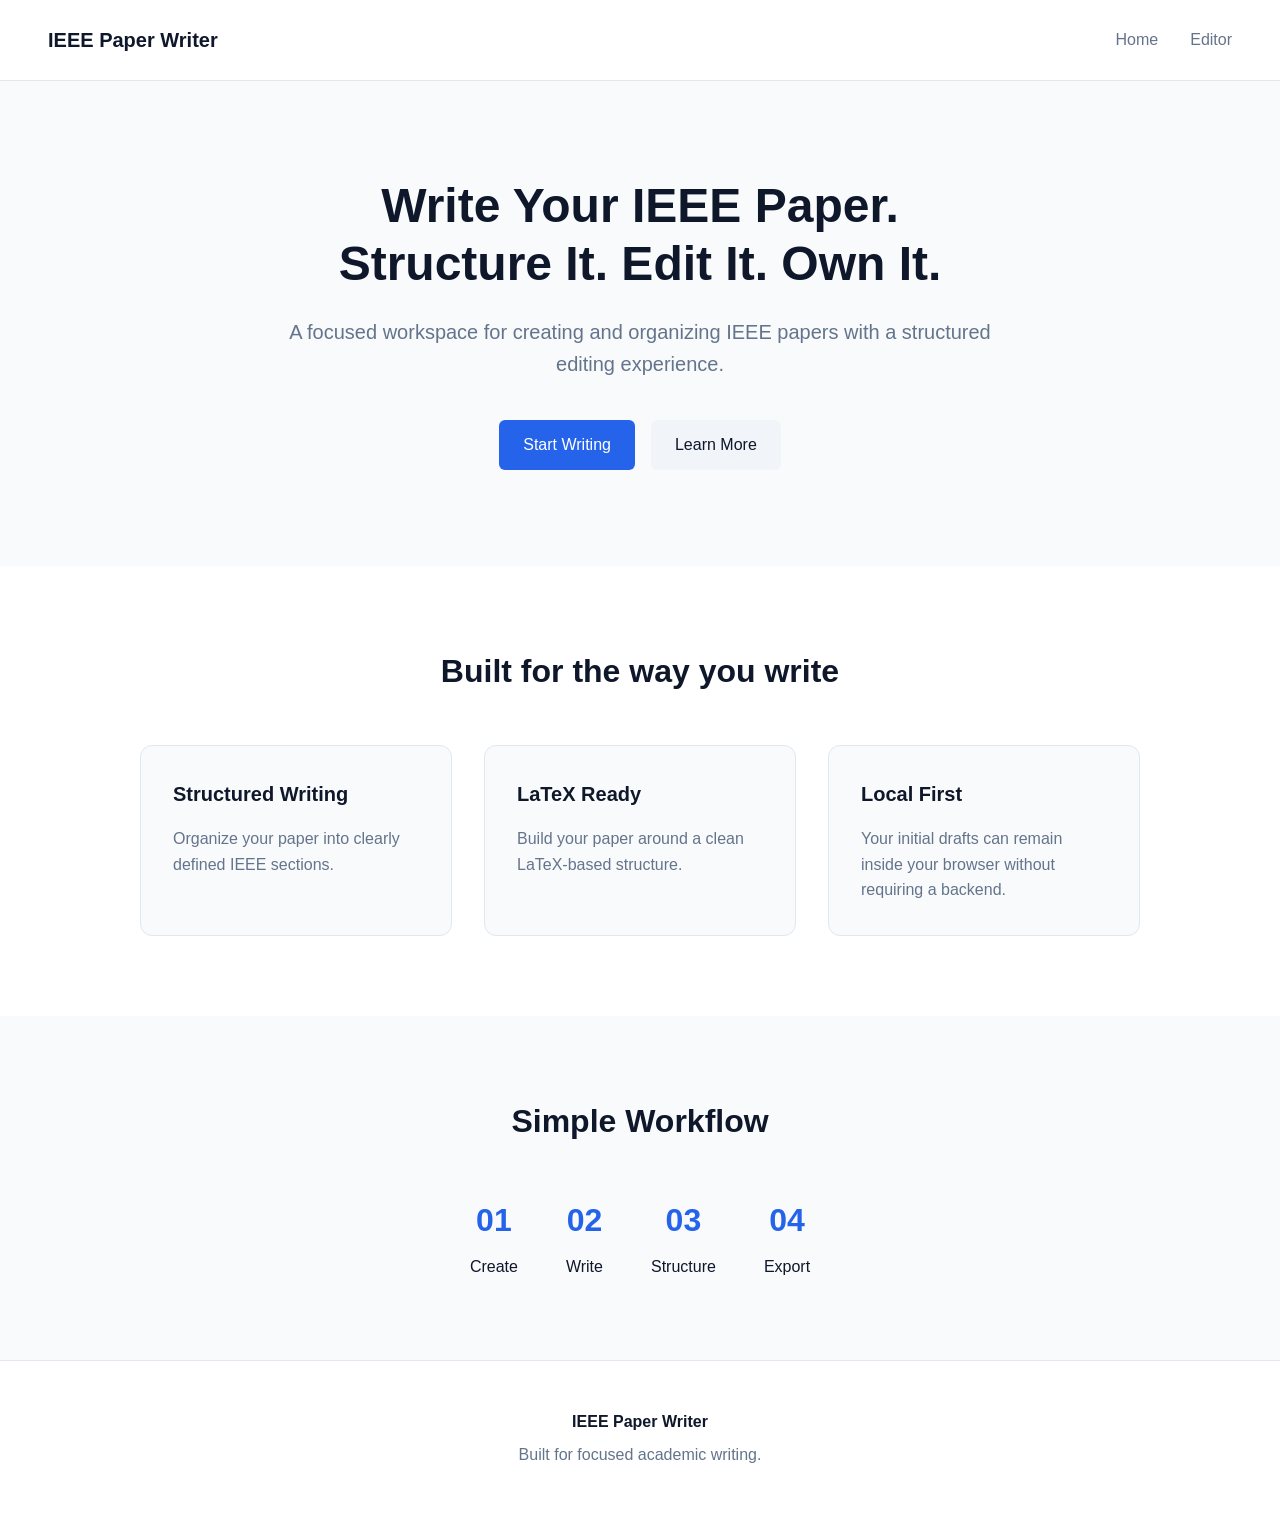
==== index.html @ 2f0fbbc8 "Initial commit: Basic UI structure with live LaTeX preview" ====
<!DOCTYPE html>
<html lang="en">
<head>
    <meta charset="UTF-8">
    <meta name="viewport" content="width=device-width, initial-scale=1.0">
    <title>IEEE Paper Writer</title>
    <link rel="stylesheet" href="css/index.css">
</head>
<body>
    <header class="main-header">
        <div class="logo">IEEE Paper Writer</div>
        <nav class="main-nav">
            <ul>
                <li><a href="index.html">Home</a></li>
                <li><a href="editor.html">Editor</a></li>
            </ul>
        </nav>
    </header>

    <main>
        <section class="hero-section">
            <h1>Write Your IEEE Paper.<br>Structure It. Edit It. Own It.</h1>
            <p>A focused workspace for creating and organizing IEEE papers with a structured editing experience.</p>
            <div class="hero-buttons">
                <a href="editor.html" class="btn btn-primary">Start Writing</a>
                <button class="btn btn-secondary" id="learnMoreBtn">Learn More</button>
            </div>
        </section>

        <section id="features" class="features-section">
            <h2>Built for the way you write</h2>
            <div class="feature-cards">
                <div class="card">
                    <h3>Structured Writing</h3>
                    <p>Organize your paper into clearly defined IEEE sections.</p>
                </div>
                <div class="card">
                    <h3>LaTeX Ready</h3>
                    <p>Build your paper around a clean LaTeX-based structure.</p>
                </div>
                <div class="card">
                    <h3>Local First</h3>
                    <p>Your initial drafts can remain inside your browser without requiring a backend.</p>
                </div>
            </div>
        </section>

        <section class="workflow-section">
            <h2>Simple Workflow</h2>
            <div class="workflow-steps">
                <div class="step">
                    <span class="step-number">01</span>
                    <span class="step-name">Create</span>
                </div>
                <div class="step">
                    <span class="step-number">02</span>
                    <span class="step-name">Write</span>
                </div>
                <div class="step">
                    <span class="step-number">03</span>
                    <span class="step-name">Structure</span>
                </div>
                <div class="step">
                    <span class="step-number">04</span>
                    <span class="step-name">Export</span>
                </div>
            </div>
        </section>
    </main>

    <footer class="main-footer">
        <p>IEEE Paper Writer</p>
        <p>Built for focused academic writing.</p>
    </footer>

    <script src="js/index.js"></script>
</body>
</html>
---- css/index.css ----
:root {
    --background: #f8fafc;
    --surface: #ffffff;
    --text: #0f172a;
    --muted-text: #64748b;
    --border: #e2e8f0;
    --primary: #2563eb;
    --primary-hover: #1d4ed8;
    --secondary: #f1f5f9;
    --secondary-hover: #e2e8f0;
    --font-family: -apple-system, BlinkMacSystemFont, "Segoe UI", Roboto, Helvetica, Arial, sans-serif;
}

* {
    box-sizing: border-box;
    margin: 0;
    padding: 0;
}

body {
    font-family: var(--font-family);
    background-color: var(--background);
    color: var(--text);
    line-height: 1.6;
}

a {
    text-decoration: none;
    color: inherit;
}

/* Header */
.main-header {
    display: flex;
    justify-content: space-between;
    align-items: center;
    padding: 1.5rem 3rem;
    background-color: var(--surface);
    border-bottom: 1px solid var(--border);
}

.logo {
    font-weight: 700;
    font-size: 1.25rem;
}

.main-nav ul {
    list-style: none;
    display: flex;
    gap: 2rem;
}

.main-nav a {
    color: var(--muted-text);
    font-weight: 500;
    transition: color 0.2s;
}

.main-nav a:hover {
    color: var(--text);
}

/* Buttons */
.btn {
    display: inline-block;
    padding: 0.75rem 1.5rem;
    border-radius: 0.375rem;
    font-weight: 500;
    cursor: pointer;
    border: none;
    font-size: 1rem;
    transition: background-color 0.2s, color 0.2s;
}

.btn-primary {
    background-color: var(--primary);
    color: white;
}

.btn-primary:hover {
    background-color: var(--primary-hover);
}

.btn-secondary {
    background-color: var(--secondary);
    color: var(--text);
}

.btn-secondary:hover {
    background-color: var(--secondary-hover);
}

/* Hero Section */
.hero-section {
    text-align: center;
    padding: 6rem 2rem;
    max-width: 800px;
    margin: 0 auto;
}

.hero-section h1 {
    font-size: 3rem;
    line-height: 1.2;
    margin-bottom: 1.5rem;
}

.hero-section p {
    font-size: 1.25rem;
    color: var(--muted-text);
    margin-bottom: 2.5rem;
}

.hero-buttons {
    display: flex;
    gap: 1rem;
    justify-content: center;
}

/* Features Section */
.features-section {
    padding: 5rem 2rem;
    background-color: var(--surface);
    text-align: center;
}

.features-section h2 {
    font-size: 2rem;
    margin-bottom: 3rem;
}

.feature-cards {
    display: flex;
    gap: 2rem;
    justify-content: center;
    max-width: 1000px;
    margin: 0 auto;
    flex-wrap: wrap;
}

.card {
    background-color: var(--background);
    padding: 2rem;
    border-radius: 0.75rem;
    border: 1px solid var(--border);
    flex: 1;
    min-width: 250px;
    text-align: left;
}

.card h3 {
    margin-bottom: 1rem;
    font-size: 1.25rem;
}

.card p {
    color: var(--muted-text);
}

/* Workflow Section */
.workflow-section {
    padding: 5rem 2rem;
    text-align: center;
}

.workflow-section h2 {
    font-size: 2rem;
    margin-bottom: 3rem;
}

.workflow-steps {
    display: flex;
    justify-content: center;
    gap: 3rem;
    flex-wrap: wrap;
}

.step {
    display: flex;
    flex-direction: column;
    align-items: center;
}

.step-number {
    font-size: 2rem;
    font-weight: 700;
    color: var(--primary);
    margin-bottom: 0.5rem;
}

.step-name {
    font-weight: 500;
}

/* Footer */
.main-footer {
    text-align: center;
    padding: 3rem 2rem;
    background-color: var(--surface);
    border-top: 1px solid var(--border);
    color: var(--muted-text);
}

.main-footer p:first-child {
    font-weight: 600;
    color: var(--text);
    margin-bottom: 0.5rem;
}

/* Responsive */
@media (max-width: 768px) {
    .main-header {
        flex-direction: column;
        gap: 1rem;
        padding: 1.5rem;
    }
    .hero-section h1 {
        font-size: 2rem;
    }
    .hero-buttons {
        flex-direction: column;
    }
}
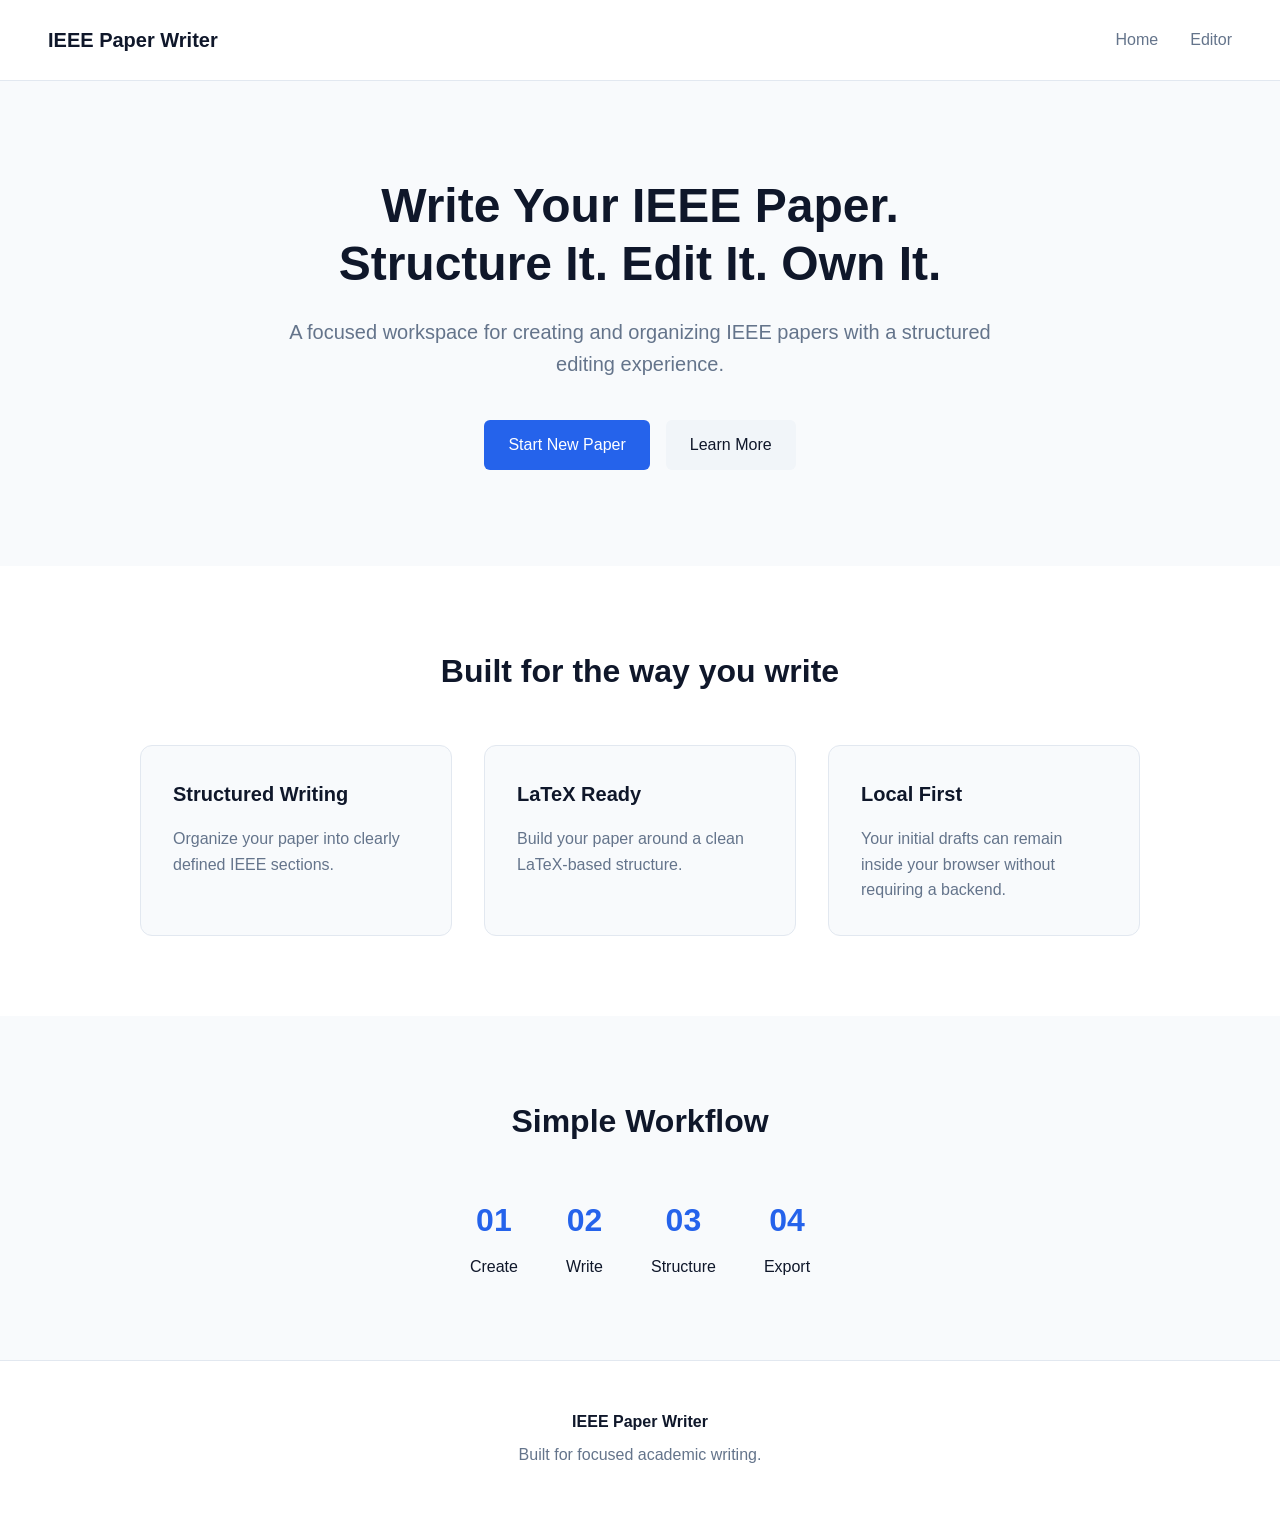
==== commit 3c7c0c21: "Add auto-save and draft management system using localStorage" ====
--- a/index.html
+++ b/index.html
@@ -22,8 +22,19 @@
             <h1>Write Your IEEE Paper.<br>Structure It. Edit It. Own It.</h1>
             <p>A focused workspace for creating and organizing IEEE papers with a structured editing experience.</p>
             <div class="hero-buttons">
-                <a href="editor.html" class="btn btn-primary">Start Writing</a>
+                <a href="editor.html" class="btn btn-primary">Start New Paper</a>
                 <button class="btn btn-secondary" id="learnMoreBtn">Learn More</button>
+            </div>
+        </section>
+
+        <section class="dashboard-section" id="dashboardSection" style="display: none;">
+            <div class="dashboard-container">
+                <div class="dashboard-header">
+                    <h2>Recent Drafts</h2>
+                </div>
+                <div class="draft-list" id="draftList">
+                    <!-- Drafts will be injected here -->
+                </div>
             </div>
         </section>
 
--- a/css/index.css
+++ b/css/index.css
@@ -220,3 +220,90 @@
         flex-direction: column;
     }
 }
+
+/* Dashboard Section */
+.dashboard-section {
+    padding: 3rem 2rem;
+    background-color: var(--surface);
+    border-top: 1px solid var(--border);
+    border-bottom: 1px solid var(--border);
+}
+
+.dashboard-container {
+    max-width: 1000px;
+    margin: 0 auto;
+}
+
+.dashboard-header {
+    display: flex;
+    justify-content: space-between;
+    align-items: center;
+    margin-bottom: 2rem;
+}
+
+.dashboard-header h2 {
+    font-size: 1.75rem;
+}
+
+.draft-list {
+    display: flex;
+    flex-direction: column;
+    gap: 1rem;
+}
+
+.draft-card {
+    background-color: var(--background);
+    border: 1px solid var(--border);
+    border-radius: 0.5rem;
+    padding: 1.5rem;
+    display: flex;
+    justify-content: space-between;
+    align-items: center;
+    transition: box-shadow 0.2s, border-color 0.2s;
+}
+
+.draft-card:hover {
+    border-color: var(--primary);
+    box-shadow: 0 4px 6px -1px rgba(0, 0, 0, 0.1), 0 2px 4px -1px rgba(0, 0, 0, 0.06);
+}
+
+.draft-info h3 {
+    font-size: 1.25rem;
+    margin-bottom: 0.25rem;
+}
+
+.draft-info p {
+    color: var(--muted-text);
+    font-size: 0.875rem;
+}
+
+.draft-actions {
+    display: flex;
+    gap: 1rem;
+    align-items: center;
+}
+
+.btn-delete {
+    background: none;
+    border: none;
+    color: #ef4444;
+    cursor: pointer;
+    font-size: 0.875rem;
+    font-weight: 500;
+}
+
+.btn-delete:hover {
+    text-decoration: underline;
+}
+
+.btn-continue {
+    display: flex;
+    align-items: center;
+    gap: 0.5rem;
+    color: var(--primary);
+    font-weight: 500;
+}
+
+.btn-continue:hover {
+    color: var(--primary-hover);
+}
